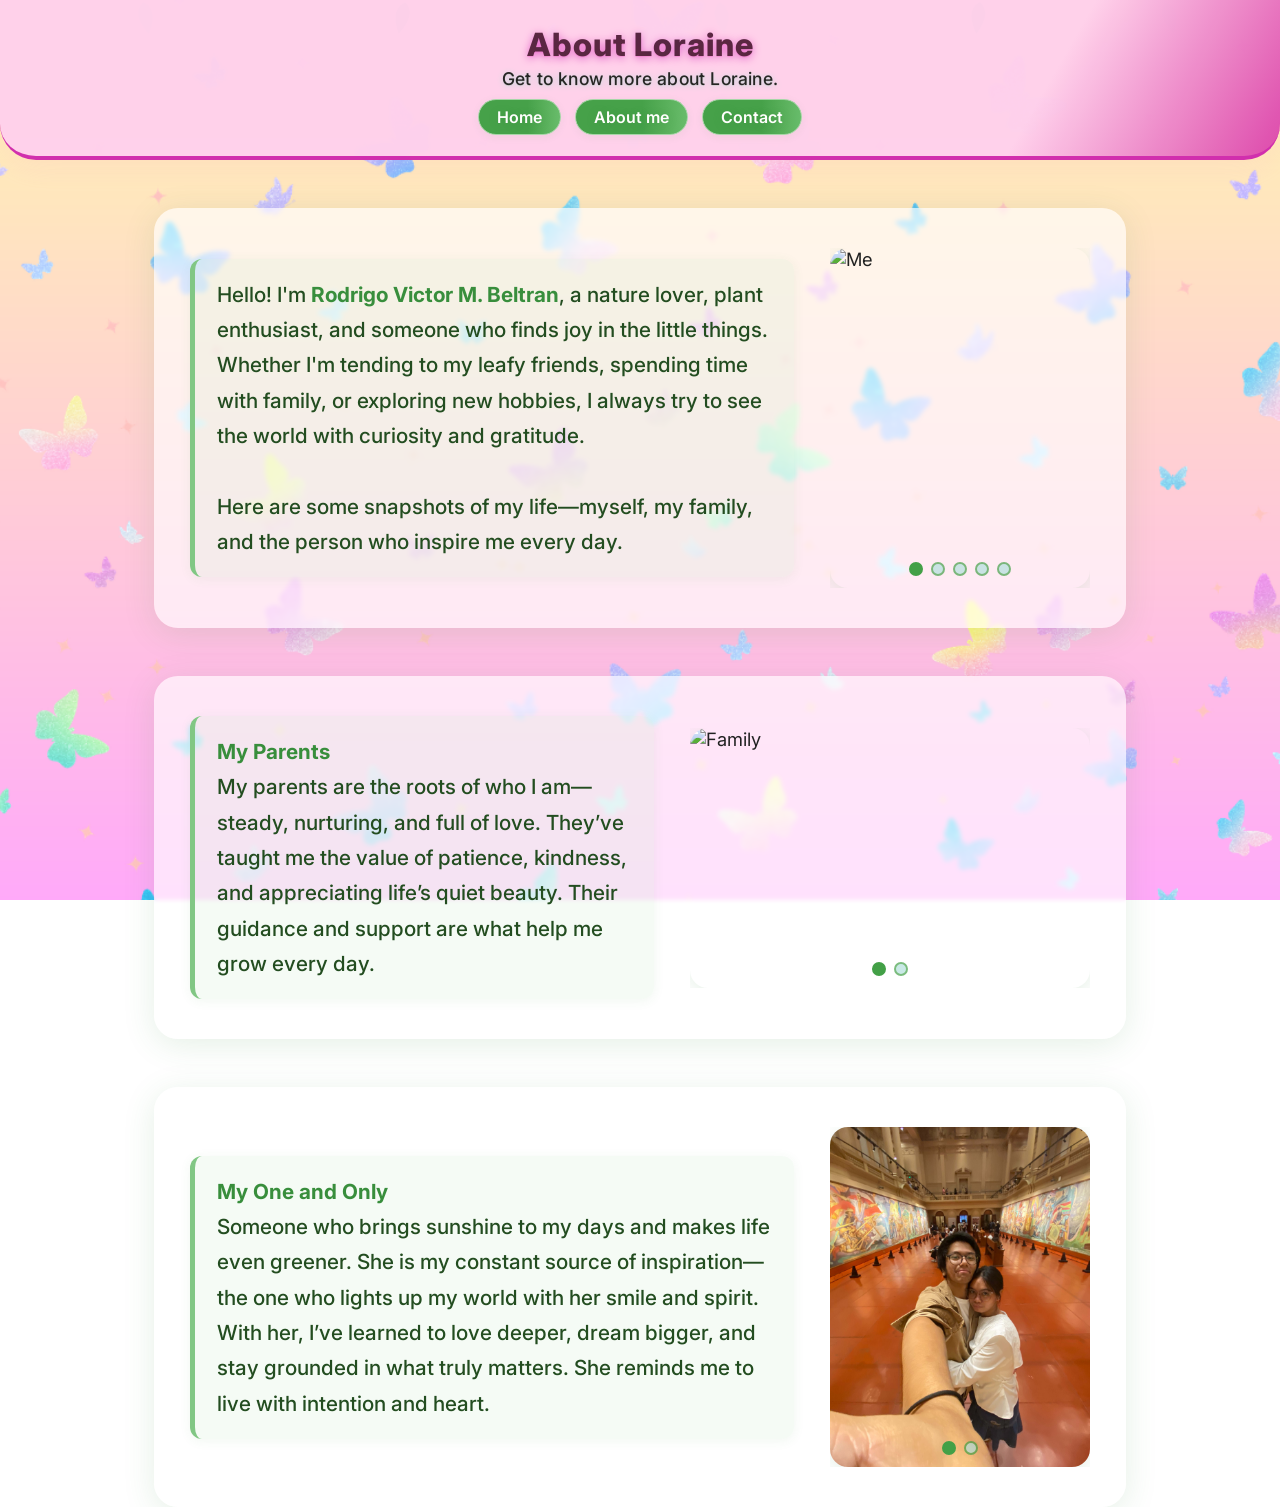
==== LORAINE PORTFOLIO/about.html @ 1d0dd42e "Add files via upload" ====
<!DOCTYPE html>
<html lang="en">
<head>
    <meta charset="UTF-8">
    <meta name="viewport" content="width=device-width, initial-scale=1.0">
    <title>Loraine | Personal Portfolio</title>
    <link rel="stylesheet" href="style.css">
    <link rel="icon" type="image/png" href="flower.png">
</head>
<body>
    <div class="falling-leaves">
        <svg class="flower" viewBox="0 0 32 32">
            <path d="M16 2 Q28 10 16 30 Q4 10 16 2 Z" fill="#81c784"/>
        </svg>
        <svg class="flower" viewBox="0 0 32 32">
            <path d="M16 2 Q28 10 16 30 Q4 10 16 2 Z" fill="#388e3c"/>
        </svg>
        <svg class="flower" viewBox="0 0 32 32">
            <path d="M16 2 Q28 10 16 30 Q4 10 16 2 Z" fill="#a5d6a7"/>
        </svg>
        <svg class="flower" viewBox="0 0 32 32">
            <path d="M16 2 Q28 10 16 30 Q4 10 16 2 Z" fill="#43a047"/>
        </svg>
        <svg class="flower" viewBox="0 0 32 32">
            <path d="M16 2 Q28 10 16 30 Q4 10 16 2 Z" fill="#b2dfdb"/>
        </svg>
    </div>
    <div class="white-rectangle">
        <h1>About Loraine</h1>
        <p class="welcome-text">Get to know more about Loraine.</p>
        <nav class="main-nav">
            <a href="index.html">Home</a>
            <a href="about.html">About me</a>
            <a href="contact.html">Contact</a>
        </nav>
    </div>

    <div class="center-translucent-box">
        <div class="translucent-content">
            <div class="translucent-text">
                <p class="plant-intro">
                    Hello! I'm <strong>Rodrigo Victor M. Beltran</strong>, a nature lover, plant enthusiast, and someone who finds joy in the little things. Whether I'm tending to my leafy friends, spending time with family, or exploring new hobbies, I always try to see the world with curiosity and gratitude.<br><br>
                    Here are some snapshots of my life—myself, my family, and the person who inspire me every day.
                </p>
            </div>
            <div class="photo-column">
                <div class="carousel" id="carousel-me">
                    <img class="carousel-img" src="about_me.jpg" alt="Me" />
                    <img class="carousel-img" src="about_me2.jpg" alt="Me 2" />
                    <img class="carousel-img" src="about_me3.jpg" alt="Me 3" />
                    <img class="carousel-img" src="about_me4.jpg" alt="Me 4" />
                    <img class="carousel-img" src="about_me5.jpg" alt="Me 5" />
                    <div class="carousel-dots"></div>
                </div>
            </div>
        </div>
    </div>

    <!-- About Family Carousel -->
    <div class="center-translucent-box">
        <div class="translucent-content">
            <div class="translucent-text">
                <p class="plant-intro"><strong>My Parents</strong><br>My parents are the roots of who I am—steady, nurturing, and full of love. They’ve taught me the value of patience, kindness, and appreciating life’s quiet beauty. Their guidance and support are what help me grow every day.</p>
            </div>
            <div class="photo-column">
                <div class="carousel" id="carousel-fam">
                    <img class="carousel-img" src="about_fam.jpg" alt="Family" />
                    <img class="carousel-img" src="about_fam2.jpg" alt="Family 2" />
                    <div class="carousel-dots"></div>
                </div>
            </div>
        </div>
    </div>

    <!-- About Special Someone Carousel -->
    <div class="center-translucent-box">
        <div class="translucent-content">
            <div class="translucent-text">
                <p class="plant-intro"><strong>My One and Only</strong><br>Someone who brings sunshine to my days and makes life even greener. She is my constant source of inspiration—the one who lights up my world with her smile and spirit. With her, I’ve learned to love deeper, dream bigger, and stay grounded in what truly matters. She reminds me to live with intention and heart.</p>
            </div>
            <div class="photo-column">
                <div class="carousel" id="carousel-gf">
                    <img class="carousel-img" src="MyGa.jpg" alt="Special Someone" />
                    <img class="carousel-img" src="MyGa_1.jpg" alt="Special Someone 2" />
                    <div class="carousel-dots"></div>
                </div>
            </div>
        </div>
    </div>

    <div id="image-modal" class="image-modal">
        <span class="modal-close" id="modal-close">&times;</span>
        <img id="modal-img" src="" alt="Full View" />
    </div>
    <script src="script.js"></script>
</body>
</html>
---- LORAINE PORTFOLIO/style.css ----
/* Import Inter font from Google Fonts */
@import url('https://fonts.googleapis.com/css2?family=Inter:wght@400;600;700;800&display=swap');

body {
    background-image: url('background.png');
    background-size: cover;
    background-position: center center;
    background-repeat: no-repeat;
    background-attachment: fixed;
    min-height: 100vh;
    margin: 0;
    padding: 0;
    font-family: 'Inter', 'Segoe UI', 'Roboto', Arial, sans-serif;
}

.white-rectangle {
    width: 100%;
    max-width: none;
    min-height: 120px;
    background: linear-gradient(120deg, #ffd1ec 80%, #dd47ab 100%);
    opacity: 0.98;
    margin: 0;
    border-radius: 0 0 36px 36px;
    box-shadow: 0 8px 32px rgba(248, 143, 217, 0.13);
    position: relative;
    top: 0;
    left: 0;
    display: flex;
    flex-direction: column;
    align-items: center;
    justify-content: center;
    padding: 20px 0 16px 0;
    border-bottom: 4px solid #d12cad;
    color: #aa5088;
}

.white-rectangle h1 {
    text-align: center;
    font-weight: 800;
    margin: 0 0 4px 0;
    font-size: 2em;
    letter-spacing: 1px;
    color: #57233f;
    text-shadow: 0 2px 8px #e25ac5, 0 1px 0 #e721a533;
}

.welcome-text {
    text-align: center;
    margin: 0 0 10px 0;
    font-size: 1.1em;
    color: #222;
    font-weight: 500;
    letter-spacing: 0.2px;
    text-shadow: 0 1px 6px #b2dfdb, 0 1px 0 #388e3c22;
}

.main-nav {
    text-align: center;
    margin-top: 0;
    display: flex;
    gap: 14px;
}

.main-nav a {
    display: inline-block;
    padding: 7px 18px;
    border-radius: 24px;
    text-decoration: none;
    color: #fff;
    background: linear-gradient(90deg, #43a047 60%, #66bb6a 100%);
    font-weight: 600;
    font-size: 1em;
    box-shadow: 0 2px 8px rgba(56, 142, 60, 0.07);
    transition: background 0.2s, color 0.2s, box-shadow 0.2s, transform 0.2s;
    border: 1.5px solid #a5d6a7;
    text-shadow: 0 1px 8px #388e3c55;
}

.main-nav a:hover {
    background: linear-gradient(90deg, #b2dfdb 60%, #43a047 100%);
    color: #388e3c;
    box-shadow: 0 4px 16px rgba(56, 142, 60, 0.13);
    transform: translateY(-2px) scale(1.04);
    border-color: #388e3c;
}

.center-translucent-box {
    max-width: 900px;
    margin: 48px auto 0 auto;
    padding: 40px 36px;
    background: rgba(255, 255, 255, 0.65);
    border-radius: 24px;
    box-shadow: 0 6px 32px rgba(56, 142, 60, 0.13);
    font-size: 1.15em;
    color: #222;
    backdrop-filter: blur(2px);
    display: flex;
    justify-content: center;
    align-items: center;
}

.translucent-content {
    display: flex;
    align-items: center;
    width: 100%;
    gap: 36px;
}

.translucent-text {
    flex: 1 1 0;
    text-align: left;
}

.translucent-img {
    width: 260px;
    max-width: 40vw;
    height: auto;
    border-radius: 18px;
    box-shadow: 0 4px 18px rgba(56, 142, 60, 0.13);
    object-fit: cover;
    transition: transform 0.35s cubic-bezier(.25,.8,.25,1), box-shadow 0.25s;
    cursor: pointer;
}

.translucent-img:hover {
    transform: scale(1.08);
    box-shadow: 0 8px 32px rgba(56, 142, 60, 0.22);
    z-index: 2;
}

.plant-intro {
    font-size: 1.13em;
    line-height: 1.7;
    color: #234d20;
    background: rgba(200, 230, 201, 0.18);
    border-left: 5px solid #81c784;
    padding: 18px 22px;
    border-radius: 12px;
    box-shadow: 0 2px 12px rgba(56, 142, 60, 0.07);
    font-weight: 500;
    font-family: 'Inter', 'Segoe UI', 'Roboto', Arial, sans-serif;
    margin: 0;
}

.plant-intro strong {
    color: #388e3c;
    font-weight: 700;
}

.falling-flowers {
    pointer-events: none;
    position: fixed;
    top: 0;
    left: 0;
    width: 100vw;
    height: 100vh;
    z-index: 1;
    overflow: hidden;
}

.flower {
    position: absolute;
    width: 36px;
    height: 36px;
    opacity: 0.7;
    animation: fall 8s linear infinite;
}

.flower:nth-child(1) {
    left: 10vw;
    animation-delay: 0s;
    animation-duration: 7s;
    transform: rotate(-10deg);
}
.flower:nth-child(2) {
    left: 30vw;
    animation-delay: 2s;
    animation-duration: 9s;
    transform: rotate(12deg);
}
.flower:nth-child(3) {
    left: 55vw;
    animation-delay: 1s;
    animation-duration: 8s;
    transform: rotate(-8deg);
}
.flower:nth-child(4) {
    left: 75vw;
    animation-delay: 3s;
    animation-duration: 10s;
    transform: rotate(6deg);
}
.flower:nth-child(5) {
    left: 90vw;
    animation-delay: 1.5s;
    animation-duration: 7.5s;
    transform: rotate(-14deg);
}

@keyframes fall {
    0% {
        top: -40px;
        opacity: 0.7;
        transform: translateX(0) rotate(0deg) scale(1);
    }
    10% {
        opacity: 1;
    }
    50% {
        transform: translateX(40px) rotate(30deg) scale(1.1);
    }
    80% {
        opacity: 1;
    }
    100% {
        top: 100vh;
        opacity: 0.2;
        transform: translateX(-30px) rotate(60deg) scale(0.95);
    }
}

.task-status {
    margin-top: 14px;
    font-size: 1em;
    color: #fff;
    background: linear-gradient(90deg, #43a047 60%, #81c784 100%);
    border-left: none;
    padding: 8px 22px 8px 18px;
    border-radius: 999px;
    font-weight: 600;
    box-shadow: 0 2px 8px #b2dfdb55;
    text-shadow: 0 1px 6px #388e3c99;
    display: inline-flex;
    align-items: center;
    gap: 8px;
    letter-spacing: 0.03em;
    position: relative;
}

.task-status::before {
    content: "✔";
    display: inline-block;
    font-size: 1.1em;
    color: #c8e6c9;
    margin-right: 6px;
    filter: drop-shadow(0 1px 2px #388e3c55);
}

.image-modal {
    display: none;
    position: fixed;
    z-index: 1000;
    left: 0;
    top: 0;
    width: 100vw;
    height: 100vh;
    background: rgba(30, 50, 30, 0.65);
    justify-content: center;
    align-items: center;
    transition: background 0.3s;
}

.image-modal.active {
    display: flex;
}

.image-modal img {
    max-width: 90vw;
    max-height: 80vh;
    border-radius: 18px;
    box-shadow: 0 8px 32px rgba(56, 142, 60, 0.25);
    background: #fff;
    padding: 8px;
    animation: modalZoomIn 0.25s;
}

@keyframes modalZoomIn {
    from { transform: scale(0.8); opacity: 0; }
    to { transform: scale(1); opacity: 1; }
}

.modal-close {
    position: absolute;
    top: 36px;
    right: 48px;
    font-size: 2.5rem;
    color: #fff;
    cursor: pointer;
    font-weight: bold;
    text-shadow: 0 2px 8px #222, 0 1px 0 #388e3c33;
    z-index: 1100;
    transition: color 0.2s;
}

.modal-close:hover {
    color: #ff5252;
}

.photo-column {
    display: flex;
    flex-direction: column;
    align-items: center;
    gap: 8px;
}

.img-hint {
    font-size: 0.98em;
    color: #388e3c;
    background: rgba(200, 230, 201, 0.35);
    padding: 6px 16px;
    border-radius: 16px;
    margin-top: 6px;
    font-weight: 500;
    letter-spacing: 0.02em;
    box-shadow: 0 1px 6px #b2dfdb33;
    text-align: center;
    user-select: none;
    transition: background 0.2s;
}

.img-hint:hover {
    background: rgba(129, 199, 132, 0.45);
}

.carousel {
    position: relative;
    width: 260px;
    max-width: 40vw;
    height: 340px;
    display: flex;
    align-items: center;
    justify-content: center;
    overflow: hidden;
}

.carousel-img {
    position: absolute;
    width: 100%;
    height: 100%;
    object-fit: cover;
    border-radius: 18px;
    box-shadow: 0 4px 18px rgba(56, 142, 60, 0.13);
    opacity: 0;
    transition: opacity 0.6s;
    cursor: pointer;
    z-index: 1;
}

.carousel-img.active {
    opacity: 1;
    z-index: 2;
}

.carousel-dots {
    position: absolute;
    bottom: 12px;
    left: 50%;
    transform: translateX(-50%);
    display: flex;
    gap: 8px;
    z-index: 3;
}

.carousel-dot {
    width: 10px;
    height: 10px;
    border-radius: 50%;
    background: #b2dfdb;
    border: 2px solid #43a047;
    opacity: 0.7;
    cursor: pointer;
    transition: background 0.2s, opacity 0.2s;
}

.carousel-dot.active {
    background: #43a047;
    opacity: 1;
}

.growth-message {
    font-size: 1.12em;
    line-height: 1.7;
    color: #205522;
    background: rgba(200, 230, 201, 0.22);
    border-left: 6px solid #43a047;
    padding: 22px 28px;
    border-radius: 14px;
    box-shadow: 0 2px 14px rgba(56, 142, 60, 0.09);
    font-weight: 500;
    font-family: 'Inter', 'Segoe UI', 'Roboto', Arial, sans-serif;
    margin: 0;
    text-shadow: 0 1px 8px #fff;
}

.task-link {
    display: inline-block;
    margin-top: 12px;
    padding: 7px 18px;
    background: linear-gradient(90deg, #b2dfdb 60%, #43a047 100%);
    color: #205522;
    font-weight: 600;
    border-radius: 20px;
    text-decoration: none;
    box-shadow: 0 2px 8px #b2dfdb55;
    transition: background 0.2s, color 0.2s, box-shadow 0.2s;
    font-size: 1em;
    letter-spacing: 0.01em;
}

.task-link:hover {
    background: linear-gradient(90deg, #43a047 60%, #b2dfdb 100%);
    color: #fff;
    box-shadow: 0 4px 16px #43a04733;
}

.task-desc {
    margin: 10px 0 0 0;
    font-size: 1em;
    color: #388e3c;
    background: rgba(200, 230, 201, 0.18);
    border-left: 4px solid #81c784;
    padding: 8px 16px;
    border-radius: 8px;
    font-weight: 500;
    box-shadow: 0 1px 6px #b2dfdb33;
    text-shadow: 0 1px 6px #fff;
}

/* Make family carousel wider */
#carousel-fam {
    width: 400px;
    max-width: 90vw;
    height: 260px;
}

#carousel-fam .carousel-img {
    width: 100%;
    height: 100%;
    object-fit: cover;
}

@media (max-width: 900px) {
    .center-translucent-box {
        flex-direction: column;
        padding: 24px 10px;
    }
    .translucent-content {
        flex-direction: column;
        gap: 18px;
    }
    .translucent-img {
        width: 90%;
        max-width: 320px;
    }
    .translucent-text {
        text-align: center;
    }
}

@media (max-width: 600px) {
    .white-rectangle {
        min-height: auto;
        padding-top: 12px;
        padding-bottom: 8px;
        border-radius: 0 0 18px 18px;
    }
    .white-rectangle h1 {
        font-size: 1.2em;
    }
    .main-nav {
        flex-direction: column;
        gap: 8px;
    }
}
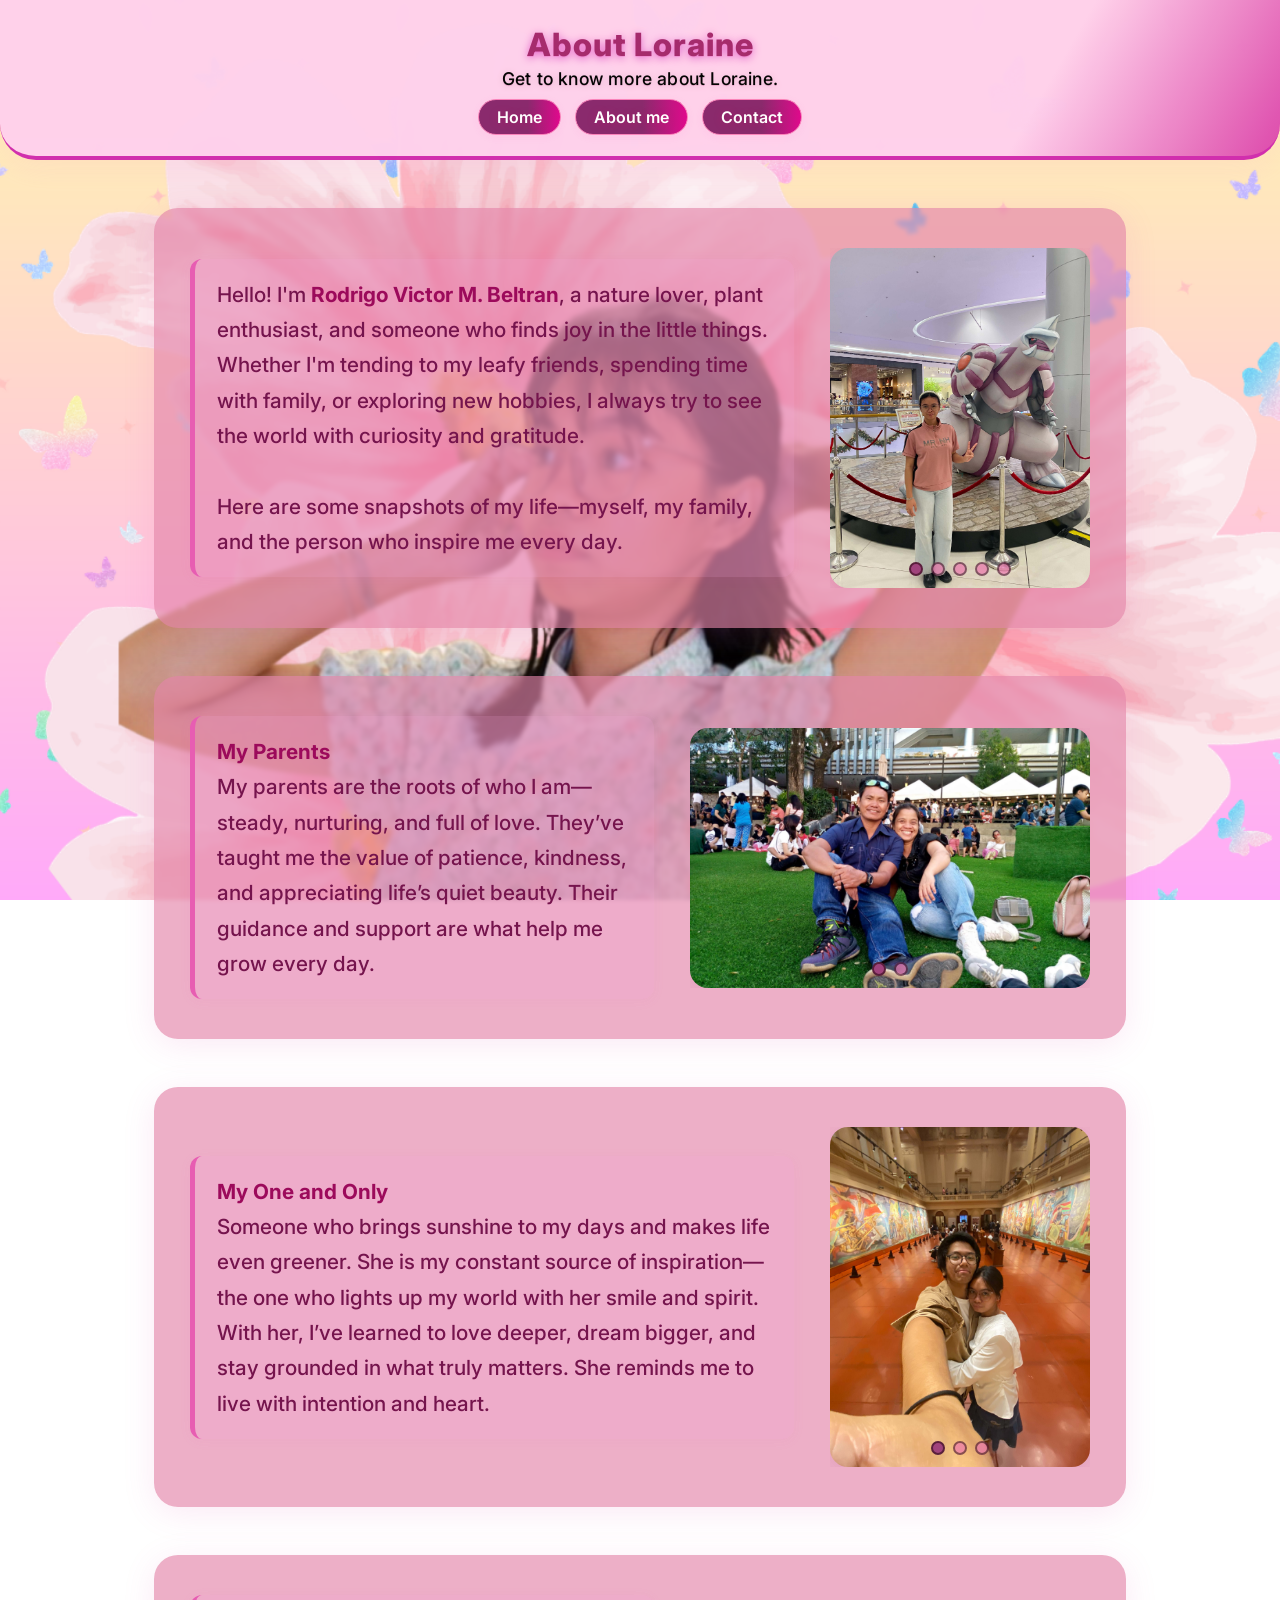
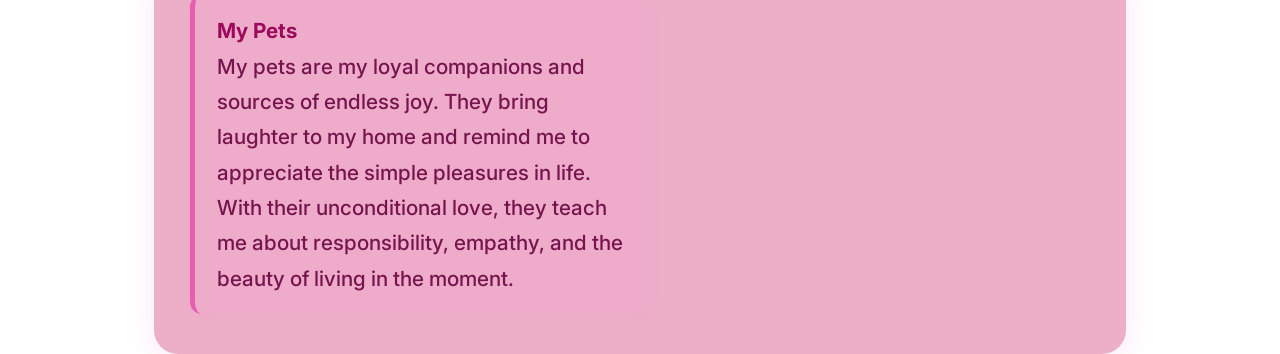
==== commit fc7fd62f: "Add files via upload" ====
--- a/LORAINE PORTFOLIO/about.html
+++ b/LORAINE PORTFOLIO/about.html
@@ -10,19 +10,19 @@
 <body>
     <div class="falling-leaves">
         <svg class="flower" viewBox="0 0 32 32">
-            <path d="M16 2 Q28 10 16 30 Q4 10 16 2 Z" fill="#81c784"/>
+            <path d="M16 2 Q28 10 16 30 Q4 10 16 2 Z" fill="#FFC0CB"/>
         </svg>
         <svg class="flower" viewBox="0 0 32 32">
-            <path d="M16 2 Q28 10 16 30 Q4 10 16 2 Z" fill="#388e3c"/>
+            <path d="M16 2 Q28 10 16 30 Q4 10 16 2 Z" fill="#FFC0CB"/>
         </svg>
         <svg class="flower" viewBox="0 0 32 32">
-            <path d="M16 2 Q28 10 16 30 Q4 10 16 2 Z" fill="#a5d6a7"/>
+            <path d="M16 2 Q28 10 16 30 Q4 10 16 2 Z" fill="#FFC0CB"/>
         </svg>
         <svg class="flower" viewBox="0 0 32 32">
-            <path d="M16 2 Q28 10 16 30 Q4 10 16 2 Z" fill="#43a047"/>
+            <path d="M16 2 Q28 10 16 30 Q4 10 16 2 Z" fill="#FFC0CB"/>
         </svg>
         <svg class="flower" viewBox="0 0 32 32">
-            <path d="M16 2 Q28 10 16 30 Q4 10 16 2 Z" fill="#b2dfdb"/>
+            <path d="M16 2 Q28 10 16 30 Q4 10 16 2 Z" fill="#FFC0CB"/>
         </svg>
     </div>
     <div class="white-rectangle">
@@ -45,9 +45,9 @@
             </div>
             <div class="photo-column">
                 <div class="carousel" id="carousel-me">
-                    <img class="carousel-img" src="about_me.jpg" alt="Me" />
-                    <img class="carousel-img" src="about_me2.jpg" alt="Me 2" />
-                    <img class="carousel-img" src="about_me3.jpg" alt="Me 3" />
+                    <img class="carousel-img" src="Meimage.jpg" alt="Me" />
+                    <img class="carousel-img" src="Meimage_4.jpg" alt="Me 2" />
+                    <img class="carousel-img" src="Meimage_3.jpg" alt="Me 3" />
                     <img class="carousel-img" src="about_me4.jpg" alt="Me 4" />
                     <img class="carousel-img" src="about_me5.jpg" alt="Me 5" />
                     <div class="carousel-dots"></div>
@@ -64,8 +64,8 @@
             </div>
             <div class="photo-column">
                 <div class="carousel" id="carousel-fam">
-                    <img class="carousel-img" src="about_fam.jpg" alt="Family" />
-                    <img class="carousel-img" src="about_fam2.jpg" alt="Family 2" />
+                    <img class="carousel-img" src="Myparents_1.jpg" alt="Family" />
+                    <img class="carousel-img" src="Myparents_2.jpg" alt="Family 2" />
                     <div class="carousel-dots"></div>
                 </div>
             </div>
@@ -82,6 +82,24 @@
                 <div class="carousel" id="carousel-gf">
                     <img class="carousel-img" src="MyGa.jpg" alt="Special Someone" />
                     <img class="carousel-img" src="MyGa_1.jpg" alt="Special Someone 2" />
+                    <img class="carousel-img" src="MyGa_1.jpg" alt="Special Someone 3" />
+                    <div class="carousel-dots"></div>
+                </div>
+            </div>
+        </div>
+    </div>
+
+    <!-- About My Pets -->
+    <div class="center-translucent-box">
+        <div class="translucent-content">
+            <div class="translucent-text">
+                <p class="plant-intro"><strong>My Pets</strong><br>My pets are my loyal companions and sources of endless joy. They bring laughter to my home and remind me to appreciate the simple pleasures in life. With their unconditional love, they teach me about responsibility, empathy, and the beauty of living in the moment.</p>
+            </div>
+            <div class="photo-column">
+                <div class="carousel" id="carousel-pets">
+                    <img class="carousel-img" src="MyGa.jpg" alt="My pets" />
+                    <img class="carousel-img" src="MyGa_1.jpg" alt="My pets 2" />
+                    <img class="carousel-img" src="MyGa_1.jpg" alt="My pets 3" />
                     <div class="carousel-dots"></div>
                 </div>
             </div>
--- a/LORAINE PORTFOLIO/style.css
+++ b/LORAINE PORTFOLIO/style.css
@@ -2,7 +2,7 @@
 @import url('https://fonts.googleapis.com/css2?family=Inter:wght@400;600;700;800&display=swap');
 
 body {
-    background-image: url('background.png');
+    background-image: url('background2.png');
     background-size: cover;
     background-position: center center;
     background-repeat: no-repeat;
@@ -40,7 +40,7 @@
     margin: 0 0 4px 0;
     font-size: 2em;
     letter-spacing: 1px;
-    color: #57233f;
+    color: #a5286b;
     text-shadow: 0 2px 8px #e25ac5, 0 1px 0 #e721a533;
 }
 
@@ -48,10 +48,10 @@
     text-align: center;
     margin: 0 0 10px 0;
     font-size: 1.1em;
-    color: #222;
+    color: #000000;
     font-weight: 500;
     letter-spacing: 0.2px;
-    text-shadow: 0 1px 6px #b2dfdb, 0 1px 0 #388e3c22;
+    text-shadow: 0 1px 6px #dfb2c7, 0 1px 0 #b6317a3d;
 }
 
 .main-nav {
@@ -67,30 +67,30 @@
     border-radius: 24px;
     text-decoration: none;
     color: #fff;
-    background: linear-gradient(90deg, #43a047 60%, #66bb6a 100%);
+    background: linear-gradient(90deg, #88276b 60%, #e0058c 100%);
     font-weight: 600;
     font-size: 1em;
-    box-shadow: 0 2px 8px rgba(56, 142, 60, 0.07);
+    box-shadow: 0 2px 8px rgba(240, 88, 181, 0.07);
     transition: background 0.2s, color 0.2s, box-shadow 0.2s, transform 0.2s;
-    border: 1.5px solid #a5d6a7;
-    text-shadow: 0 1px 8px #388e3c55;
+    border: 1.5px solid #fa82ba;
+    text-shadow: 0 1px 8px #e6086555;
 }
 
 .main-nav a:hover {
-    background: linear-gradient(90deg, #b2dfdb 60%, #43a047 100%);
-    color: #388e3c;
+    background: linear-gradient(90deg, #e9a3d4 60%, #be3d93 100%);
+    color: #3d0b26;
     box-shadow: 0 4px 16px rgba(56, 142, 60, 0.13);
     transform: translateY(-2px) scale(1.04);
-    border-color: #388e3c;
+    border-color: #460a23;
 }
 
 .center-translucent-box {
     max-width: 900px;
     margin: 48px auto 0 auto;
     padding: 40px 36px;
-    background: rgba(255, 255, 255, 0.65);
+    background: rgba(228, 133, 170, 0.65);
     border-radius: 24px;
-    box-shadow: 0 6px 32px rgba(56, 142, 60, 0.13);
+    box-shadow: 0 6px 32px rgba(223, 82, 180, 0.13);
     font-size: 1.15em;
     color: #222;
     backdrop-filter: blur(2px);
@@ -116,7 +116,7 @@
     max-width: 40vw;
     height: auto;
     border-radius: 18px;
-    box-shadow: 0 4px 18px rgba(56, 142, 60, 0.13);
+    box-shadow: 0 4px 18px rgba(240, 142, 188, 0.13);
     object-fit: cover;
     transition: transform 0.35s cubic-bezier(.25,.8,.25,1), box-shadow 0.25s;
     cursor: pointer;
@@ -124,26 +124,26 @@
 
 .translucent-img:hover {
     transform: scale(1.08);
-    box-shadow: 0 8px 32px rgba(56, 142, 60, 0.22);
+    box-shadow: 0 8px 32px rgba(228, 47, 168, 0.22);
     z-index: 2;
 }
 
 .plant-intro {
     font-size: 1.13em;
     line-height: 1.7;
-    color: #234d20;
-    background: rgba(200, 230, 201, 0.18);
-    border-left: 5px solid #81c784;
+    color: #75144d;
+    background: rgba(240, 153, 214, 0.18);
+    border-left: 5px solid #e75db2;
     padding: 18px 22px;
     border-radius: 12px;
-    box-shadow: 0 2px 12px rgba(56, 142, 60, 0.07);
+    box-shadow: 0 2px 12px rgba(231, 96, 191, 0.07);
     font-weight: 500;
     font-family: 'Inter', 'Segoe UI', 'Roboto', Arial, sans-serif;
     margin: 0;
 }
 
 .plant-intro strong {
-    color: #388e3c;
+    color: #9c0a5b;
     font-weight: 700;
 }
 
@@ -223,7 +223,7 @@
     margin-top: 14px;
     font-size: 1em;
     color: #fff;
-    background: linear-gradient(90deg, #43a047 60%, #81c784 100%);
+    background: linear-gradient(90deg, #e9559f 60%, #c781a7 100%);
     border-left: none;
     padding: 8px 22px 8px 18px;
     border-radius: 999px;
@@ -268,7 +268,7 @@
     max-width: 90vw;
     max-height: 80vh;
     border-radius: 18px;
-    box-shadow: 0 8px 32px rgba(56, 142, 60, 0.25);
+    box-shadow: 0 8px 32px rgba(142, 56, 106, 0.25);
     background: #fff;
     padding: 8px;
     animation: modalZoomIn 0.25s;
@@ -305,7 +305,7 @@
 
 .img-hint {
     font-size: 0.98em;
-    color: #388e3c;
+    color: #a73781;
     background: rgba(200, 230, 201, 0.35);
     padding: 6px 16px;
     border-radius: 16px;
@@ -319,7 +319,7 @@
 }
 
 .img-hint:hover {
-    background: rgba(129, 199, 132, 0.45);
+    background: rgba(199, 129, 176, 0.45);
 }
 
 .carousel {
@@ -339,7 +339,7 @@
     height: 100%;
     object-fit: cover;
     border-radius: 18px;
-    box-shadow: 0 4px 18px rgba(56, 142, 60, 0.13);
+    box-shadow: 0 4px 18px rgba(142, 56, 116, 0.13);
     opacity: 0;
     transition: opacity 0.6s;
     cursor: pointer;
@@ -365,24 +365,24 @@
     width: 10px;
     height: 10px;
     border-radius: 50%;
-    background: #b2dfdb;
-    border: 2px solid #43a047;
+    background: #ec79af;
+    border: 2px solid #5a1f3c;
     opacity: 0.7;
     cursor: pointer;
     transition: background 0.2s, opacity 0.2s;
 }
 
 .carousel-dot.active {
-    background: #43a047;
+    background: #a0437c;
     opacity: 1;
 }
 
 .growth-message {
     font-size: 1.12em;
     line-height: 1.7;
-    color: #205522;
+    color: #552045;
     background: rgba(200, 230, 201, 0.22);
-    border-left: 6px solid #43a047;
+    border-left: 6px solid #a04379;
     padding: 22px 28px;
     border-radius: 14px;
     box-shadow: 0 2px 14px rgba(56, 142, 60, 0.09);
@@ -471,4 +471,51 @@
         flex-direction: column;
         gap: 8px;
     }
+}
+
+/* Make pets carousel wider */
+#carousel-pets {
+    width: 400px;
+    max-width: 90vw;
+    height: 260px;
+}
+
+#carousel-pets .carousel-img {
+    width: 100%;
+    height: 100%;
+    object-fit: cover;
+}
+
+@media (max-width: 900px) {
+    .center-translucent-box {
+        flex-direction: column;
+        padding: 24px 10px;
+    }
+    .translucent-content {
+        flex-direction: column;
+        gap: 18px;
+    }
+    .translucent-img {
+        width: 90%;
+        max-width: 320px;
+    }
+    .translucent-text {
+        text-align: center;
+    }
+}
+
+@media (max-width: 600px) {
+    .white-rectangle {
+        min-height: auto;
+        padding-top: 12px;
+        padding-bottom: 8px;
+        border-radius: 0 0 18px 18px;
+    }
+    .white-rectangle h1 {
+        font-size: 1.2em;
+    }
+    .main-nav {
+        flex-direction: column;
+        gap: 8px;
+    }
 }
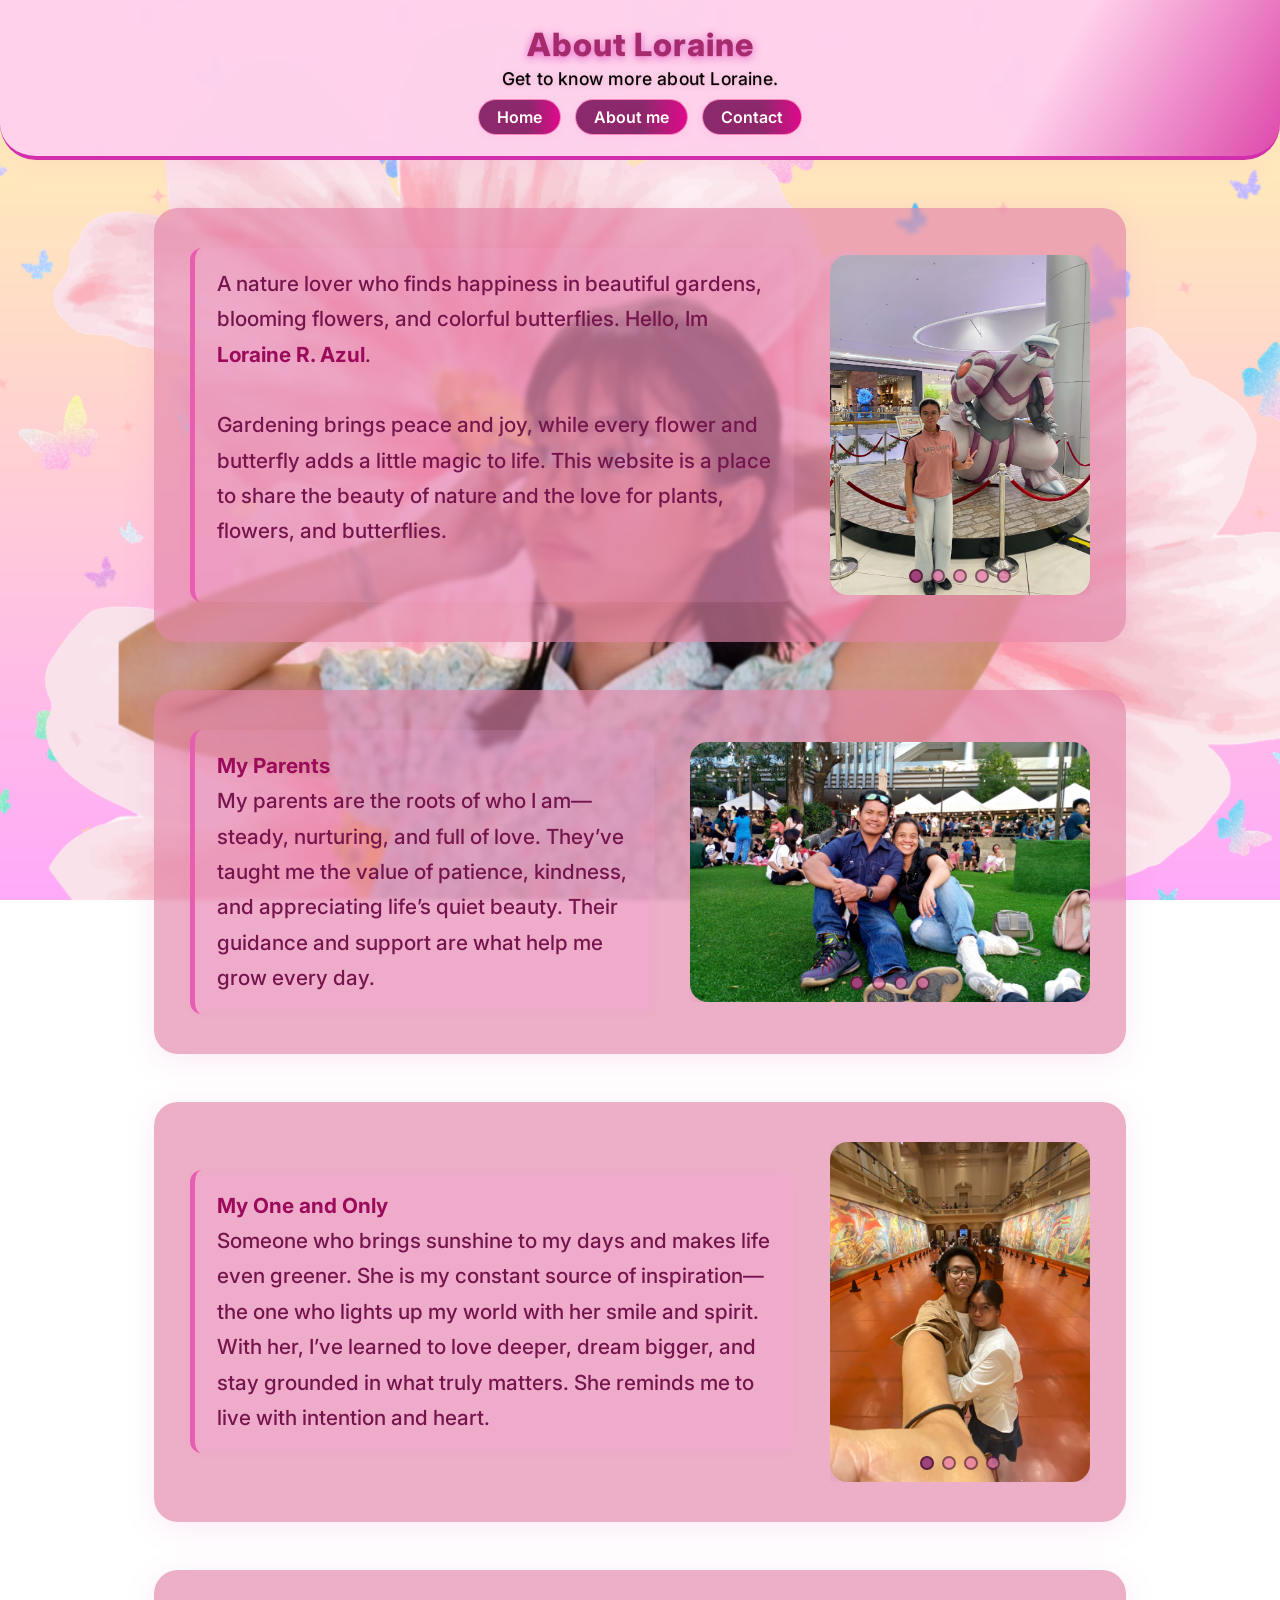
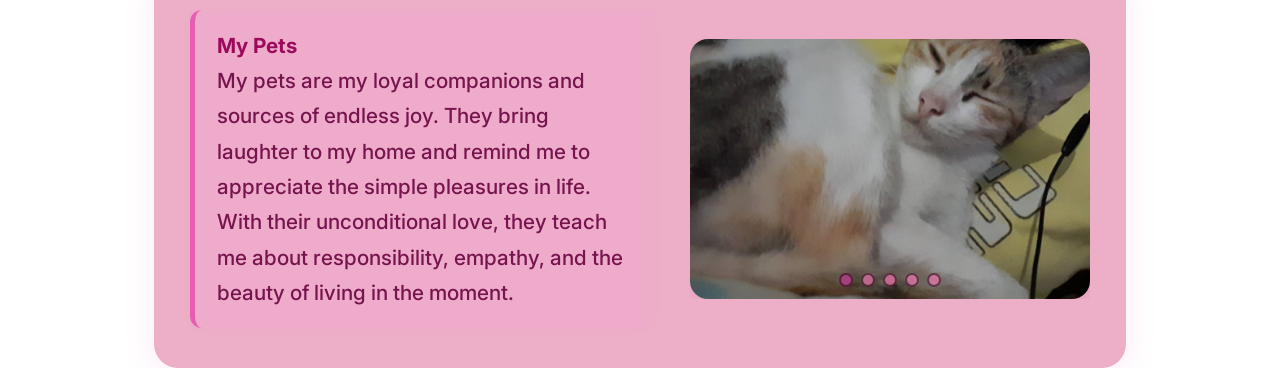
==== commit f6988adc: "Add files via upload" ====
--- a/LORAINE PORTFOLIO/about.html
+++ b/LORAINE PORTFOLIO/about.html
@@ -34,22 +34,21 @@
             <a href="contact.html">Contact</a>
         </nav>
     </div>
-
     <div class="center-translucent-box">
         <div class="translucent-content">
             <div class="translucent-text">
                 <p class="plant-intro">
-                    Hello! I'm <strong>Rodrigo Victor M. Beltran</strong>, a nature lover, plant enthusiast, and someone who finds joy in the little things. Whether I'm tending to my leafy friends, spending time with family, or exploring new hobbies, I always try to see the world with curiosity and gratitude.<br><br>
-                    Here are some snapshots of my life—myself, my family, and the person who inspire me every day.
+                    A nature lover who finds happiness in beautiful gardens, blooming flowers, and colorful butterflies. Hello, Im <strong>Loraine R. Azul</strong>.<br><br>
+                    Gardening brings peace and joy, while every flower and butterfly adds a little magic to life. This website is a place to share the beauty of nature and the love for plants, flowers, and butterflies. <br><br>
                 </p>
             </div>
             <div class="photo-column">
                 <div class="carousel" id="carousel-me">
                     <img class="carousel-img" src="Meimage.jpg" alt="Me" />
                     <img class="carousel-img" src="Meimage_4.jpg" alt="Me 2" />
-                    <img class="carousel-img" src="Meimage_3.jpg" alt="Me 3" />
-                    <img class="carousel-img" src="about_me4.jpg" alt="Me 4" />
-                    <img class="carousel-img" src="about_me5.jpg" alt="Me 5" />
+                    <img class="carousel-img" src="Me33(1).jpg" alt="Me 3" />
+                    <img class="carousel-img" src="Me.jpg" alt="Me 4" />
+                    <img class="carousel-img" src="Me2.jpg" alt="Me 5" />
                     <div class="carousel-dots"></div>
                 </div>
             </div>
@@ -66,6 +65,8 @@
                 <div class="carousel" id="carousel-fam">
                     <img class="carousel-img" src="Myparents_1.jpg" alt="Family" />
                     <img class="carousel-img" src="Myparents_2.jpg" alt="Family 2" />
+                    <img class="carousel-img" src="Myparents_3.jpg" alt="Family 3" />
+                    <img class="carousel-img" src="Myfam_1.jpg" alt="Family 4" />
                     <div class="carousel-dots"></div>
                 </div>
             </div>
@@ -82,7 +83,9 @@
                 <div class="carousel" id="carousel-gf">
                     <img class="carousel-img" src="MyGa.jpg" alt="Special Someone" />
                     <img class="carousel-img" src="MyGa_1.jpg" alt="Special Someone 2" />
-                    <img class="carousel-img" src="MyGa_1.jpg" alt="Special Someone 3" />
+                    <img class="carousel-img" src="Myga_2.jpg" alt="Special Someone 3" />
+                    <img class="carousel-img" src="Mygaa.jpg" alt="Special Someone 4" />
+
                     <div class="carousel-dots"></div>
                 </div>
             </div>
@@ -97,9 +100,11 @@
             </div>
             <div class="photo-column">
                 <div class="carousel" id="carousel-pets">
-                    <img class="carousel-img" src="MyGa.jpg" alt="My pets" />
-                    <img class="carousel-img" src="MyGa_1.jpg" alt="My pets 2" />
-                    <img class="carousel-img" src="MyGa_1.jpg" alt="My pets 3" />
+                    <img class="carousel-img" src="pet2.jpg" alt="My pets" />
+                    <img class="carousel-img" src="pet3.jpg" alt="My pets 2" />
+                    <img class="carousel-img" src="pet4.jpg" alt="My pets 3" />
+                    <img class="carousel-img" src="pet5.jpg" alt="My pets 4" />
+                    <img class="carousel-img" src="pet.jpg" alt="My pets 5" />
                     <div class="carousel-dots"></div>
                 </div>
             </div>
--- a/LORAINE PORTFOLIO/style.css
+++ b/LORAINE PORTFOLIO/style.css
@@ -79,7 +79,7 @@
 .main-nav a:hover {
     background: linear-gradient(90deg, #e9a3d4 60%, #be3d93 100%);
     color: #3d0b26;
-    box-shadow: 0 4px 16px rgba(56, 142, 60, 0.13);
+    box-shadow: 0 4px 16px rgba(142, 56, 116, 0.13);
     transform: translateY(-2px) scale(1.04);
     border-color: #460a23;
 }
@@ -97,6 +97,105 @@
     display: flex;
     justify-content: center;
     align-items: center;
+}
+
+.social-links-panel {
+    position: relative;
+    z-index: 2;
+    text-align: center;
+}
+
+.social-links-content {
+    width: 100%;
+}
+
+.social-links-content h2 {
+    margin: 0;
+    color: #9e286d;
+    font-size: 1.6em;
+}
+
+.social-links-content > p {
+    margin: 8px 0 24px;
+    color: #8d325f;
+}
+
+.social-links {
+    display: flex;
+    justify-content: center;
+    gap: 18px;
+}
+
+.social-card {
+    flex: 1 1 0;
+    min-width: 0;
+    display: flex;
+    flex-direction: column;
+    align-items: center;
+    gap: 9px;
+    padding: 22px 16px;
+    border: 1px solid rgba(160, 67, 118, 0.35);
+    border-radius: 18px;
+    background: rgba(245, 232, 241, 0.72);
+    box-shadow: 0 4px 16px rgba(190, 79, 144, 0.1);
+    color: #4d203e;
+    text-decoration: none;
+    animation: social-float 3.2s ease-in-out infinite;
+    transition: background 0.25s, box-shadow 0.25s, transform 0.25s;
+}
+
+.social-card:nth-child(2) {
+    animation-delay: 0.35s;
+}
+
+.social-card:nth-child(3) {
+    animation-delay: 0.7s;
+}
+
+.social-card svg {
+    width: 38px;
+    height: 38px;
+    fill: #8e3860;
+}
+
+.social-card > span:nth-of-type(1) {
+    font-size: 1.12em;
+    font-weight: 700;
+}
+
+.social-handle {
+    color: #b83a7f;
+    font-size: 0.78em;
+}
+
+.social-card:hover,
+.social-card:focus-visible {
+    background: rgba(200, 230, 201, 0.95);
+    box-shadow: 0 10px 24px rgba(142, 56, 106, 0.2);
+    border-color: #8e3871;
+}
+
+.social-card:focus-visible {
+    outline: 3px solid #8e386d;
+    outline-offset: 4px;
+}
+
+.social-card svg {
+    transition: transform 0.25s;
+}
+
+.social-card:hover svg,
+.social-card:focus-visible svg {
+    transform: scale(1.15);
+}
+
+@keyframes social-float {
+    0%, 100% {
+        transform: translateY(0);
+    }
+    50% {
+        transform: translateY(-8px);
+    }
 }
 
 .translucent-content {
@@ -228,22 +327,13 @@
     padding: 8px 22px 8px 18px;
     border-radius: 999px;
     font-weight: 600;
-    box-shadow: 0 2px 8px #b2dfdb55;
-    text-shadow: 0 1px 6px #388e3c99;
+    box-shadow: 0 2px 8px #f797d255;
+    text-shadow: 0 1px 6px #8e386799;
     display: inline-flex;
     align-items: center;
     gap: 8px;
     letter-spacing: 0.03em;
     position: relative;
-}
-
-.task-status::before {
-    content: "✔";
-    display: inline-block;
-    font-size: 1.1em;
-    color: #c8e6c9;
-    margin-right: 6px;
-    filter: drop-shadow(0 1px 2px #388e3c55);
 }
 
 .image-modal {
@@ -254,7 +344,7 @@
     top: 0;
     width: 100vw;
     height: 100vh;
-    background: rgba(30, 50, 30, 0.65);
+    background: rgba(192, 79, 149, 0.65);
     justify-content: center;
     align-items: center;
     transition: background 0.3s;
@@ -287,7 +377,7 @@
     color: #fff;
     cursor: pointer;
     font-weight: bold;
-    text-shadow: 0 2px 8px #222, 0 1px 0 #388e3c33;
+    text-shadow: 0 2px 8px #222, 0 1px 0 #a8357833;
     z-index: 1100;
     transition: color 0.2s;
 }
@@ -306,7 +396,7 @@
 .img-hint {
     font-size: 0.98em;
     color: #a73781;
-    background: rgba(200, 230, 201, 0.35);
+    background: rgba(230, 200, 220, 0.35);
     padding: 6px 16px;
     border-radius: 16px;
     margin-top: 6px;
@@ -385,7 +475,7 @@
     border-left: 6px solid #a04379;
     padding: 22px 28px;
     border-radius: 14px;
-    box-shadow: 0 2px 14px rgba(56, 142, 60, 0.09);
+    box-shadow: 0 2px 14px rgba(83, 5, 57, 0.09);
     font-weight: 500;
     font-family: 'Inter', 'Segoe UI', 'Roboto', Arial, sans-serif;
     margin: 0;
@@ -407,25 +497,6 @@
     letter-spacing: 0.01em;
 }
 
-.task-link:hover {
-    background: linear-gradient(90deg, #43a047 60%, #b2dfdb 100%);
-    color: #fff;
-    box-shadow: 0 4px 16px #43a04733;
-}
-
-.task-desc {
-    margin: 10px 0 0 0;
-    font-size: 1em;
-    color: #388e3c;
-    background: rgba(200, 230, 201, 0.18);
-    border-left: 4px solid #81c784;
-    padding: 8px 16px;
-    border-radius: 8px;
-    font-weight: 500;
-    box-shadow: 0 1px 6px #b2dfdb33;
-    text-shadow: 0 1px 6px #fff;
-}
-
 /* Make family carousel wider */
 #carousel-fam {
     width: 400px;
@@ -518,4 +589,19 @@
         flex-direction: column;
         gap: 8px;
     }
+
+    .social-links {
+        flex-direction: column;
+    }
+    .social-card {
+        flex-basis: auto;
+    }
+}
+
+@media (prefers-reduced-motion: reduce) {
+    .social-card,
+    .social-card svg {
+        animation: none;
+        transition: none;
+    }
 }
